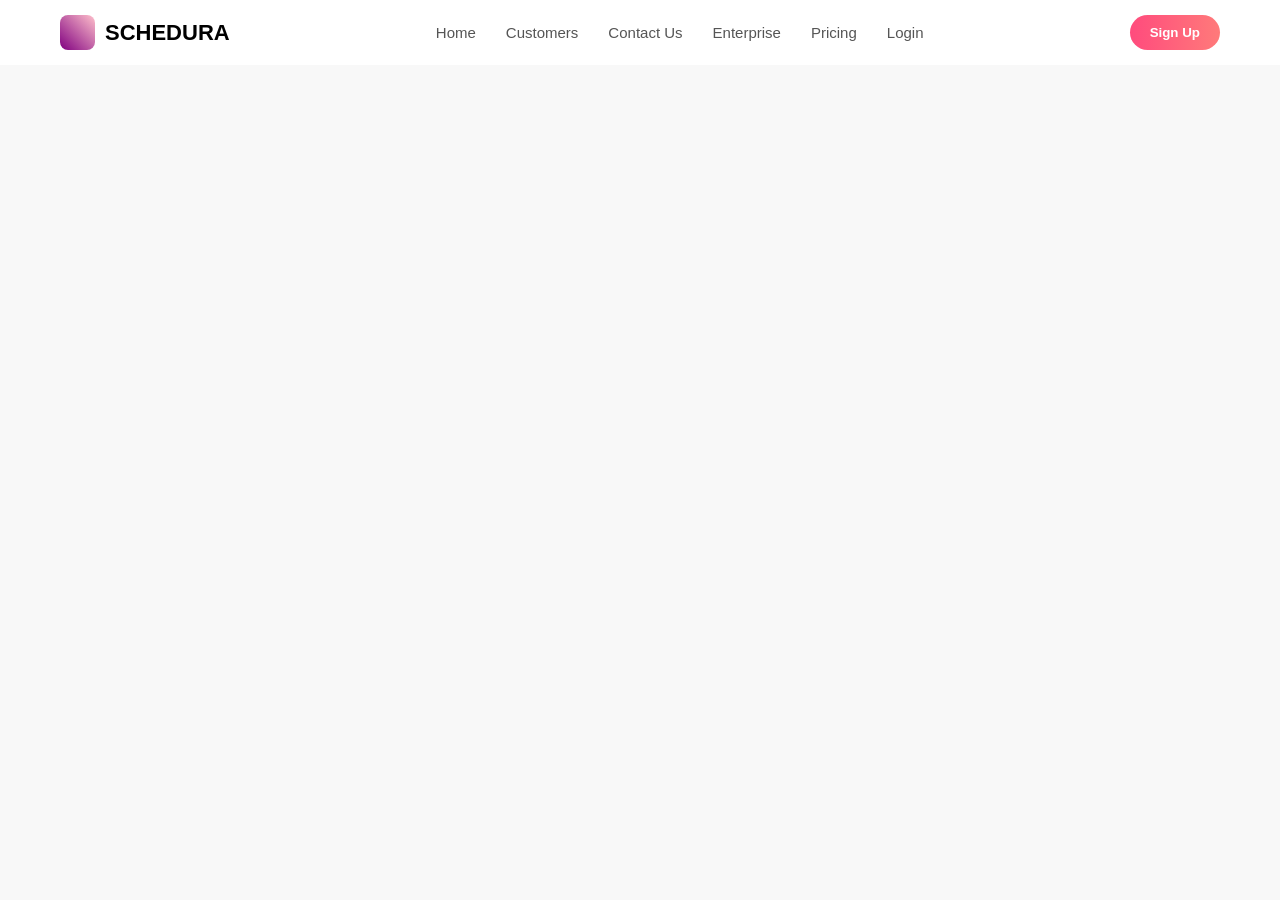
==== index.html @ 6ae8ae58 "Complited navbar section using html and css" ====
<!DOCTYPE html>
<html lang="en">
<head>
  <meta charset="UTF-8">
  <title>SCHEDURA</title>
  <link rel="stylesheet" href="style.css">
</head>
<body>

<header>
  <nav class="navbar">
    <div class="logo">
      <div class="icon"></div>
      <h2>SCHEDURA</h2>
    </div>

    <ul class="nav-links">
      <li>Home</li>
      <li>Customers</li>
      <li>Contact Us</li>
      <li>Enterprise</li>
      <li>Pricing</li>
      <li>Login</li>
    </ul>

    <button class="signup-btn">Sign Up</button>
  </nav>
</header>

</body>
</html>
---- style.css ----
* {
  margin: 0;
  padding: 0;
  box-sizing: border-box;
  font-family: sans-serif;
}

body {
  background: #f8f8f8;
}

.navbar {
  display: flex;
  justify-content: space-between;
  align-items: center;
  padding: 15px 60px;
  background: #fff;
}

.logo {
  display: flex;
  align-items: center;
  gap: 10px;
}

.icon {
  width: 35px;
  height: 35px;
  background: linear-gradient(45deg, purple, pink);
  border-radius: 8px;
}

.logo h2 {
  font-size: 22px;
  font-weight: bold;
}

.nav-links {
  display: flex;
  gap: 30px;
  list-style: none;
  color: #555;
  font-size: 15px;
}

.nav-links li {
  cursor: pointer;
}

.signup-btn {
  padding: 10px 20px;
  border: none;
  border-radius: 25px;
  background: linear-gradient(to right, #ff4b7d, #ff7a7a);
  color: white;
  font-weight: bold;
  cursor: pointer;
}
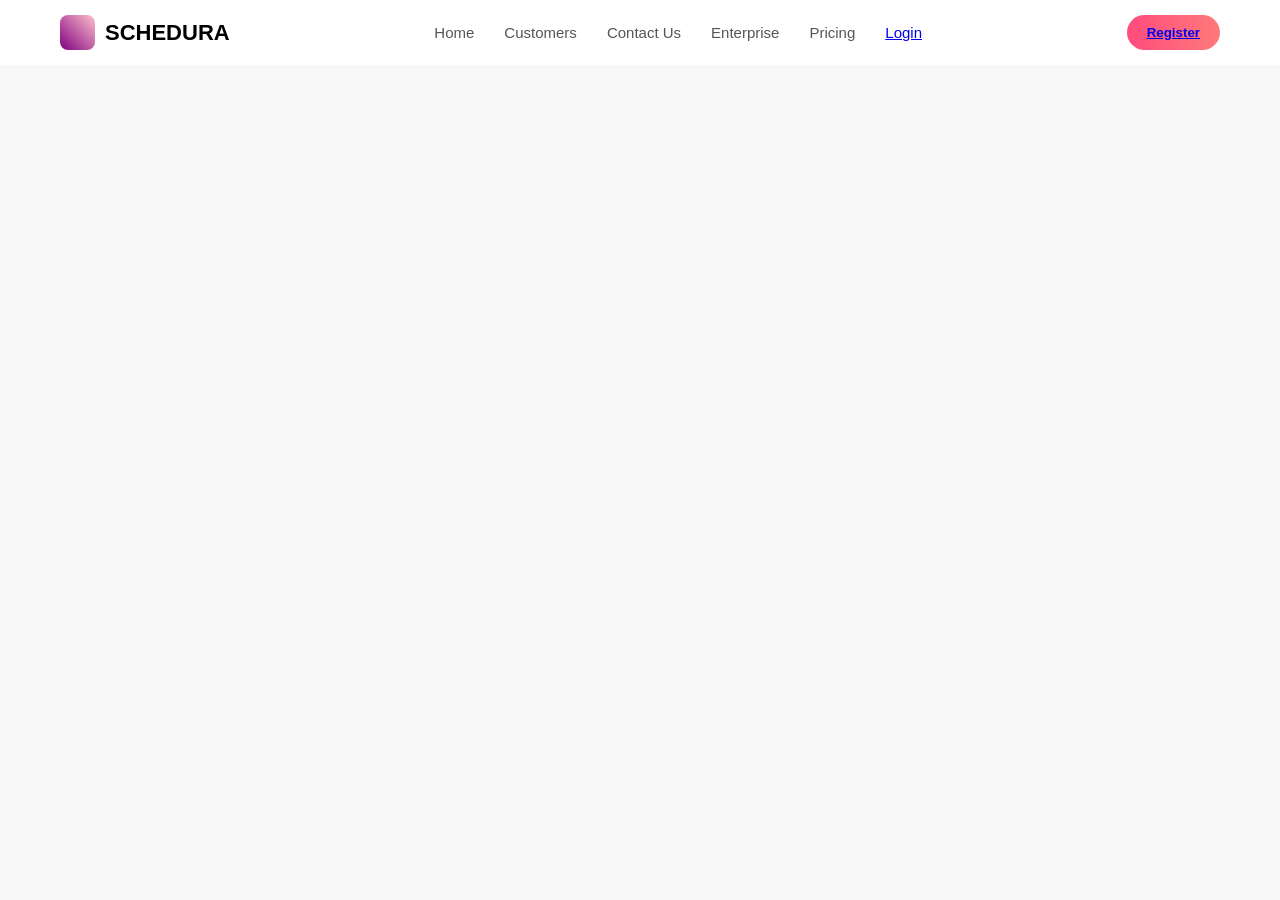
==== commit beeee3ed: "add login and register page" ====
--- a/index.html
+++ b/index.html
@@ -20,12 +20,13 @@
       <li>Contact Us</li>
       <li>Enterprise</li>
       <li>Pricing</li>
-      <li>Login</li>
+      <li><a href="./login.html">Login</a></li>
     </ul>
 
-    <button class="signup-btn">Sign Up</button>
+    <button class="signup-btn"><a href="./register.html">Register</a></button>
   </nav>
 </header>
 
+
 </body>
 </html>
--- a/style.css
+++ b/style.css
@@ -55,4 +55,183 @@
   color: white;
   font-weight: bold;
   cursor: pointer;
+}
+
+#body1 {
+    background: #f0f2f5;
+    min-height: 100vh;
+    display: flex;
+    align-items: center;
+    justify-content: center;
+    padding: 20px;
+}
+
+.auth-card {
+    background: #ffffff;
+    width: 100%;
+    max-width: 420px;
+    padding: 40px;
+    border-radius: 20px;
+    box-shadow: 0 10px 25px rgba(0, 0, 0, 0.05);
+    text-align: center;
+    transition: all 0.3s ease;
+}
+
+.header .logo {
+    font-weight: 700;
+    letter-spacing: 1px;
+    background: linear-gradient(135deg, #ff00cc, #3333ff);
+    -webkit-background-clip: text;
+    -webkit-text-fill-color: transparent;
+    margin-bottom: 5px;
+}
+
+.header p {
+    color: #888;
+    font-size: 0.9rem;
+    margin-bottom: 30px;
+}
+
+/* Tab Styling */
+.tab-group {
+    display: flex;
+    background: #f0f2f5;
+    padding: 5px;
+    border-radius: 12px;
+    margin-bottom: 25px;
+}
+
+.tab {
+    flex: 1;
+    padding: 10px;
+    border: none;
+    background: transparent;
+    cursor: pointer;
+    font-weight: 500;
+    border-radius: 10px;
+    color: #666;
+    transition: 0.3s;
+}
+
+.tab.active {
+    background: #fff;
+    color: #333;
+    box-shadow: 0 4px 10px rgba(0,0,0,0.05);
+}
+
+/* Forms */
+.auth-form {
+    display: flex;
+    flex-direction: column;
+    gap: 15px;
+}
+
+.hidden { display: none; }
+
+.input-group {
+    position: relative;
+    display: flex;
+    align-items: center;
+}
+
+.input-group i {
+    position: absolute;
+    left: 15px;
+    color: #aaa;
+    font-size: 0.9rem;
+}
+
+.input-group input {
+    width: 100%;
+    padding: 12px 15px 12px 45px;
+    background: #f9f9f9;
+    border: 2px solid #f0f0f0;
+    border-radius: 12px;
+    outline: none;
+    transition: 0.3s;
+}
+
+.input-group input:focus {
+    border-color: #ff00cc;
+    background: #fff;
+}
+
+.toggle-pass {
+    left: auto !important;
+    right: 15px;
+    cursor: pointer;
+}
+
+.form-footer {
+    text-align: right;
+    margin-bottom: 10px;
+}
+
+.forgot-link {
+    font-size: 0.8rem;
+    color: #888;
+    text-decoration: none;
+}
+
+.btn-gradient {
+    padding: 14px;
+    border: none;
+    border-radius: 12px;
+    background: linear-gradient(135deg, #ff00cc, #3333ff);
+    color: white;
+    font-weight: 600;
+    cursor: pointer;
+    transition: transform 0.2s, opacity 0.2s;
+}
+
+.btn-gradient:hover {
+    transform: translateY(-2px);
+    opacity: 0.9;
+}
+
+/* Social Login */
+.social-divider {
+    margin: 25px 0;
+    position: relative;
+}
+
+.social-divider::before {
+    content: "";
+    position: absolute;
+    top: 50%;
+    left: 0;
+    width: 100%;
+    height: 1px;
+    background: #eee;
+}
+
+.social-divider span {
+    position: relative;
+    background: #fff;
+    padding: 0 10px;
+    color: #bbb;
+    font-size: 0.8rem;
+}
+
+.social-buttons {
+    display: flex;
+    justify-content: center;
+    gap: 15px;
+}
+
+.social-btn {
+    width: 50px;
+    height: 50px;
+    border: 1px solid #eee;
+    background: #fff;
+    border-radius: 12px;
+    cursor: pointer;
+    font-size: 1.2rem;
+    color: #555;
+    transition: 0.3s;
+}
+
+.social-btn:hover {
+    background: #f0f2f5;
+    border-color: #ddd;
 }
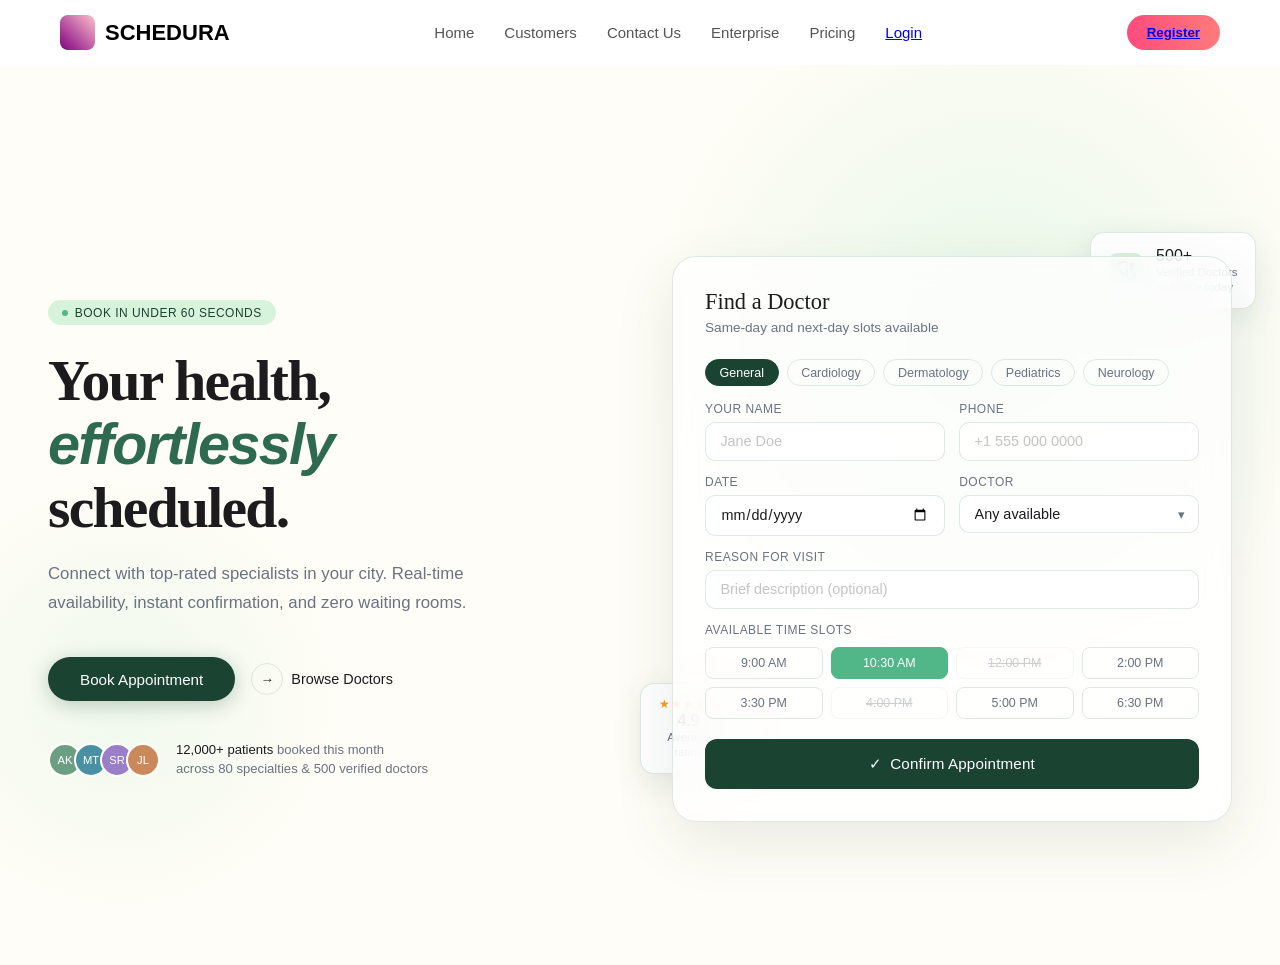
==== commit d837f84d: "add hero section" ====
--- a/index.html
+++ b/index.html
@@ -27,6 +27,127 @@
   </nav>
 </header>
 
+  <!-- HERO -->
+  <section id="herobody" class="hero">
+
+    <!-- LEFT -->
+    <div class="hero-left">
+      <div class="badge">
+        <span class="badge-dot"></span>
+        Book in under 60 seconds
+      </div>
+
+      <h1>Your health,<br><em>effortlessly</em><br>scheduled.</h1>
+
+      <p class="hero-sub">
+        Connect with top-rated specialists in your city. Real-time availability, 
+        instant confirmation, and zero waiting rooms.
+      </p>
+
+      <div class="hero-actions">
+        <button class="btn-primary">Book Appointment</button>
+        <a class="btn-secondary" href="#">
+          <span class="arrow">→</span>
+          Browse Doctors
+        </a>
+      </div>
+
+      <div class="trust-row">
+        <div class="avatars">
+          <div class="avatar av1">AK</div>
+          <div class="avatar av2">MT</div>
+          <div class="avatar av3">SR</div>
+          <div class="avatar av4">JL</div>
+        </div>
+        <p class="trust-text">
+          <strong>12,000+ patients</strong> booked this month<br>
+          across 80 specialties &amp; 500 verified doctors
+        </p>
+      </div>
+    </div>
+
+    <!-- RIGHT -->
+    <div class="hero-right">
+
+      <!-- Floating cards -->
+      <div class="float-card doctors">
+        <div class="float-icon">🩺</div>
+        <div>
+          <div class="float-num">500+</div>
+          <div class="float-label">Verified Doctors<br>available today</div>
+        </div>
+      </div>
+
+      <div class="float-card rating">
+        <div class="stars">★★★★★</div>
+        <div class="float-num">4.9</div>
+        <div class="float-label">Average<br>rating</div>
+      </div>
+
+      <!-- Booking Form Card -->
+      <div class="booking-card">
+        <h2>Find a Doctor</h2>
+        <p>Same-day and next-day slots available</p>
+
+        <!-- Specialty pills -->
+        <div class="specialty-row">
+          <button class="pill active" onclick="setActive(this, 'spec')">General</button>
+          <button class="pill" onclick="setActive(this, 'spec')">Cardiology</button>
+          <button class="pill" onclick="setActive(this, 'spec')">Dermatology</button>
+          <button class="pill" onclick="setActive(this, 'spec')">Pediatrics</button>
+          <button class="pill" onclick="setActive(this, 'spec')">Neurology</button>
+        </div>
+
+        <div class="form-grid">
+          <div class="form-group">
+            <label>Your Name</label>
+            <input type="text" placeholder="Jane Doe" />
+          </div>
+          <div class="form-group">
+            <label>Phone</label>
+            <input type="tel" placeholder="+1 555 000 0000" />
+          </div>
+          <div class="form-group">
+            <label>Date</label>
+            <input type="date" />
+          </div>
+          <div class="form-group">
+            <label>Doctor</label>
+            <div class="select-wrap">
+              <select>
+                <option>Any available</option>
+                <option>Dr. Sarah Chen</option>
+                <option>Dr. Marcus Reid</option>
+                <option>Dr. Priya Nair</option>
+              </select>
+            </div>
+          </div>
+          <div class="form-group full">
+            <label>Reason for visit</label>
+            <input type="text" placeholder="Brief description (optional)" />
+          </div>
+        </div>
+
+        <div class="slots-label">Available Time Slots</div>
+        <div class="slots">
+          <button class="slot" onclick="setActive(this, 'slot')">9:00 AM</button>
+          <button class="slot active" onclick="setActive(this, 'slot')">10:30 AM</button>
+          <button class="slot unavailable" disabled>12:00 PM</button>
+          <button class="slot" onclick="setActive(this, 'slot')">2:00 PM</button>
+          <button class="slot" onclick="setActive(this, 'slot')">3:30 PM</button>
+          <button class="slot unavailable" disabled>4:00 PM</button>
+          <button class="slot" onclick="setActive(this, 'slot')">5:00 PM</button>
+          <button class="slot" onclick="setActive(this, 'slot')">6:30 PM</button>
+        </div>
+
+        <button class="submit-btn">
+          <span>✓</span> Confirm Appointment
+        </button>
+      </div>
+    </div>
+
+  </section>
+
 
 </body>
 </html>
--- a/style.css
+++ b/style.css
@@ -234,4 +234,490 @@
 .social-btn:hover {
     background: #f0f2f5;
     border-color: #ddd;
-}+}
+
+
+
+    :root {
+      --sage: #2D6A4F;
+      --sage-light: #52B788;
+      --sage-pale: #D8F3DC;
+      --sage-dark: #1B4332;
+      --cream: #FEFAE0;
+      --warm-white: #FFFDF7;
+      --charcoal: #1C1C1E;
+      --muted: #6B7280;
+      --border: rgba(45, 106, 79, 0.15);
+      --card-bg: rgba(255, 255, 255, 0.75);
+    }
+
+    #herobody {
+      font-family: 'DM Sans', sans-serif;
+      background: var(--warm-white);
+      color: var(--charcoal);
+      min-height: 100vh;
+      overflow-x: hidden;
+    }
+
+    /* ── HERO ── */
+    .hero {
+      min-height: 100vh;
+      display: grid;
+      grid-template-columns: 1fr 1fr;
+      align-items: center;
+      padding: 7rem 3rem 4rem;
+      gap: 4rem;
+      position: relative;
+      overflow: hidden;
+    }
+
+    /* Background organic shapes */
+    .hero::before {
+      content: '';
+      position: absolute;
+      top: -10%;
+      right: -5%;
+      width: 55%;
+      height: 80%;
+      background: radial-gradient(ellipse at center, var(--sage-pale) 0%, transparent 70%);
+      border-radius: 50%;
+      z-index: 0;
+      opacity: 0.6;
+    }
+
+    .hero::after {
+      content: '';
+      position: absolute;
+      bottom: 5%;
+      left: -8%;
+      width: 35%;
+      height: 50%;
+      background: radial-gradient(ellipse at center, #D8F3DC 0%, transparent 70%);
+      border-radius: 50%;
+      z-index: 0;
+      opacity: 0.4;
+    }
+
+    /* ── LEFT COLUMN ── */
+    .hero-left {
+      position: relative;
+      z-index: 1;
+      animation: fadeUp 0.8s ease both;
+    }
+
+    .badge {
+      display: inline-flex;
+      align-items: center;
+      gap: 0.4rem;
+      background: var(--sage-pale);
+      color: var(--sage-dark);
+      font-size: 0.75rem;
+      font-weight: 500;
+      padding: 0.35rem 0.9rem;
+      border-radius: 100px;
+      letter-spacing: 0.04em;
+      text-transform: uppercase;
+      margin-bottom: 1.5rem;
+    }
+
+    .badge-dot {
+      width: 6px; height: 6px;
+      background: var(--sage-light);
+      border-radius: 50%;
+      display: inline-block;
+      animation: pulse 2s infinite;
+    }
+
+    h1 {
+      font-family: 'DM Serif Display', serif;
+      font-size: clamp(2.8rem, 4.5vw, 4rem);
+      line-height: 1.1;
+      letter-spacing: -0.03em;
+      color: var(--charcoal);
+      margin-bottom: 1.3rem;
+    }
+
+    h1 em {
+      font-style: italic;
+      color: var(--sage);
+    }
+
+    .hero-sub {
+      font-size: 1.05rem;
+      color: var(--muted);
+      line-height: 1.7;
+      max-width: 440px;
+      margin-bottom: 2.5rem;
+      font-weight: 300;
+    }
+
+    .hero-actions {
+      display: flex;
+      gap: 1rem;
+      align-items: center;
+      flex-wrap: wrap;
+    }
+
+    .btn-primary {
+      background: var(--sage-dark);
+      color: #fff;
+      border: none;
+      padding: 0.85rem 2rem;
+      border-radius: 100px;
+      font-family: 'DM Sans', sans-serif;
+      font-size: 0.95rem;
+      font-weight: 500;
+      cursor: pointer;
+      transition: background 0.2s, transform 0.15s, box-shadow 0.2s;
+      box-shadow: 0 4px 20px rgba(27, 67, 50, 0.25);
+    }
+
+    .btn-primary:hover {
+      background: var(--sage);
+      transform: translateY(-2px);
+      box-shadow: 0 8px 28px rgba(27, 67, 50, 0.3);
+    }
+
+    .btn-secondary {
+      display: flex;
+      align-items: center;
+      gap: 0.5rem;
+      color: var(--charcoal);
+      font-size: 0.9rem;
+      font-weight: 400;
+      text-decoration: none;
+      cursor: pointer;
+      transition: gap 0.2s;
+    }
+
+    .btn-secondary:hover { gap: 0.75rem; }
+
+    .btn-secondary .arrow {
+      width: 32px; height: 32px;
+      border-radius: 50%;
+      border: 1.5px solid var(--border);
+      display: flex; align-items: center; justify-content: center;
+      font-size: 0.85rem;
+      transition: background 0.2s, border-color 0.2s;
+    }
+
+    .btn-secondary:hover .arrow {
+      background: var(--sage-pale);
+      border-color: var(--sage-light);
+    }
+
+    .trust-row {
+      margin-top: 2.5rem;
+      display: flex;
+      align-items: center;
+      gap: 1rem;
+    }
+
+    .avatars {
+      display: flex;
+    }
+
+    .avatar {
+      width: 34px; height: 34px;
+      border-radius: 50%;
+      border: 2px solid var(--warm-white);
+      margin-left: -8px;
+      font-size: 0.7rem;
+      font-weight: 500;
+      display: flex; align-items: center; justify-content: center;
+      color: #fff;
+    }
+
+    .avatar:first-child { margin-left: 0; }
+    .av1 { background: #6B9E83; }
+    .av2 { background: #4A90A4; }
+    .av3 { background: #9B7EC8; }
+    .av4 { background: #C9895B; }
+
+    .trust-text {
+      font-size: 0.82rem;
+      color: var(--muted);
+      line-height: 1.4;
+    }
+
+    .trust-text strong {
+      color: var(--charcoal);
+      font-weight: 500;
+    }
+
+    /* ── RIGHT COLUMN ── */
+    .hero-right {
+      position: relative;
+      z-index: 1;
+      animation: fadeUp 0.8s 0.15s ease both;
+    }
+
+    .booking-card {
+      background: var(--card-bg);
+      border: 1px solid var(--border);
+      border-radius: 24px;
+      padding: 2rem;
+      backdrop-filter: blur(20px);
+      box-shadow: 0 20px 60px rgba(27, 67, 50, 0.1), 0 1px 0 rgba(255,255,255,0.8) inset;
+    }
+
+    .booking-card h2 {
+      font-family: 'DM Serif Display', serif;
+      font-size: 1.4rem;
+      color: var(--charcoal);
+      margin-bottom: 0.3rem;
+      font-weight: 400;
+    }
+
+    .booking-card p {
+      font-size: 0.85rem;
+      color: var(--muted);
+      margin-bottom: 1.5rem;
+    }
+
+    .form-grid {
+      display: grid;
+      grid-template-columns: 1fr 1fr;
+      gap: 0.9rem;
+      margin-bottom: 0.9rem;
+    }
+
+    .form-group {
+      display: flex;
+      flex-direction: column;
+      gap: 0.35rem;
+    }
+
+    .form-group.full { grid-column: 1 / -1; }
+
+    label {
+      font-size: 0.75rem;
+      font-weight: 500;
+      color: var(--muted);
+      letter-spacing: 0.04em;
+      text-transform: uppercase;
+    }
+
+    input, select {
+      border: 1.5px solid var(--border);
+      border-radius: 10px;
+      padding: 0.65rem 0.9rem;
+      font-family: 'DM Sans', sans-serif;
+      font-size: 0.9rem;
+      color: var(--charcoal);
+      background: rgba(255,255,255,0.8);
+      outline: none;
+      transition: border-color 0.2s, box-shadow 0.2s;
+      appearance: none;
+    }
+
+    input::placeholder { color: #C4C4C4; }
+
+    input:focus, select:focus {
+      border-color: var(--sage-light);
+      box-shadow: 0 0 0 3px rgba(82, 183, 136, 0.15);
+    }
+
+    .select-wrap {
+      position: relative;
+    }
+
+    .select-wrap::after {
+      content: '▾';
+      position: absolute;
+      right: 0.9rem;
+      top: 50%;
+      transform: translateY(-50%);
+      color: var(--muted);
+      pointer-events: none;
+      font-size: 0.8rem;
+    }
+
+    .select-wrap select {
+      width: 100%;
+      cursor: pointer;
+      padding-right: 2rem;
+    }
+
+    /* Specialty pills */
+    .specialty-row {
+      display: flex;
+      flex-wrap: wrap;
+      gap: 0.5rem;
+      margin-bottom: 1rem;
+    }
+
+    .pill {
+      padding: 0.35rem 0.85rem;
+      border-radius: 100px;
+      border: 1.5px solid var(--border);
+      font-size: 0.78rem;
+      font-weight: 400;
+      color: var(--muted);
+      background: transparent;
+      cursor: pointer;
+      transition: all 0.2s;
+      font-family: 'DM Sans', sans-serif;
+    }
+
+    .pill:hover {
+      border-color: var(--sage-light);
+      color: var(--sage-dark);
+      background: var(--sage-pale);
+    }
+
+    .pill.active {
+      background: var(--sage-dark);
+      border-color: var(--sage-dark);
+      color: #fff;
+    }
+
+    /* Time slots */
+    .slots-label {
+      font-size: 0.75rem;
+      font-weight: 500;
+      color: var(--muted);
+      letter-spacing: 0.04em;
+      text-transform: uppercase;
+      margin-bottom: 0.6rem;
+    }
+
+    .slots {
+      display: grid;
+      grid-template-columns: repeat(4, 1fr);
+      gap: 0.5rem;
+      margin-bottom: 1.25rem;
+    }
+
+    .slot {
+      padding: 0.5rem 0.3rem;
+      border-radius: 8px;
+      border: 1.5px solid var(--border);
+      font-size: 0.78rem;
+      font-weight: 400;
+      color: var(--muted);
+      text-align: center;
+      background: transparent;
+      cursor: pointer;
+      font-family: 'DM Sans', sans-serif;
+      transition: all 0.2s;
+    }
+
+    .slot:hover {
+      border-color: var(--sage-light);
+      color: var(--sage-dark);
+      background: var(--sage-pale);
+    }
+
+    .slot.active {
+      background: var(--sage-light);
+      border-color: var(--sage-light);
+      color: #fff;
+    }
+
+    .slot.unavailable {
+      opacity: 0.35;
+      cursor: not-allowed;
+      text-decoration: line-through;
+    }
+
+    .submit-btn {
+      width: 100%;
+      background: var(--sage-dark);
+      color: #fff;
+      border: none;
+      padding: 1rem;
+      border-radius: 12px;
+      font-family: 'DM Sans', sans-serif;
+      font-size: 0.95rem;
+      font-weight: 500;
+      cursor: pointer;
+      letter-spacing: 0.01em;
+      transition: background 0.2s, transform 0.15s;
+      display: flex;
+      align-items: center;
+      justify-content: center;
+      gap: 0.5rem;
+    }
+
+    .submit-btn:hover {
+      background: var(--sage);
+      transform: translateY(-1px);
+    }
+
+    /* Floating stat cards */
+    .float-card {
+      position: absolute;
+      background: #fff;
+      border: 1px solid var(--border);
+      border-radius: 14px;
+      padding: 0.8rem 1.1rem;
+      box-shadow: 0 8px 30px rgba(27, 67, 50, 0.1);
+      font-size: 0.8rem;
+    }
+
+    .float-card.doctors {
+      top: -1.5rem;
+      right: -1.5rem;
+      display: flex;
+      align-items: center;
+      gap: 0.75rem;
+    }
+
+    .float-card.rating {
+      bottom: 3rem;
+      left: -2rem;
+      text-align: center;
+      min-width: 90px;
+    }
+
+    .float-icon {
+      width: 36px; height: 36px;
+      background: var(--sage-pale);
+      border-radius: 10px;
+      display: flex; align-items: center; justify-content: center;
+      font-size: 1.1rem;
+    }
+
+    .float-label {
+      color: var(--muted);
+      font-size: 0.72rem;
+      line-height: 1.3;
+    }
+
+    .float-num {
+      font-size: 1rem;
+      font-weight: 500;
+      color: var(--charcoal);
+      line-height: 1.2;
+    }
+
+    .stars {
+      color: #F59E0B;
+      font-size: 0.75rem;
+      letter-spacing: 1px;
+    }
+
+    /* Animations */
+    @keyframes fadeUp {
+      from { opacity: 0; transform: translateY(24px); }
+      to   { opacity: 1; transform: translateY(0); }
+    }
+
+    @keyframes pulse {
+      0%, 100% { opacity: 1; }
+      50% { opacity: 0.4; }
+    }
+
+    @keyframes floatA {
+      0%, 100% { transform: translateY(0); }
+      50% { transform: translateY(-6px); }
+    }
+
+    @keyframes floatB {
+      0%, 100% { transform: translateY(0); }
+      50% { transform: translateY(6px); }
+    }
+
+    .float-card.doctors { animation: floatA 4s ease-in-out infinite; }
+    .float-card.rating  { animation: floatB 4.5s ease-in-out infinite; }
